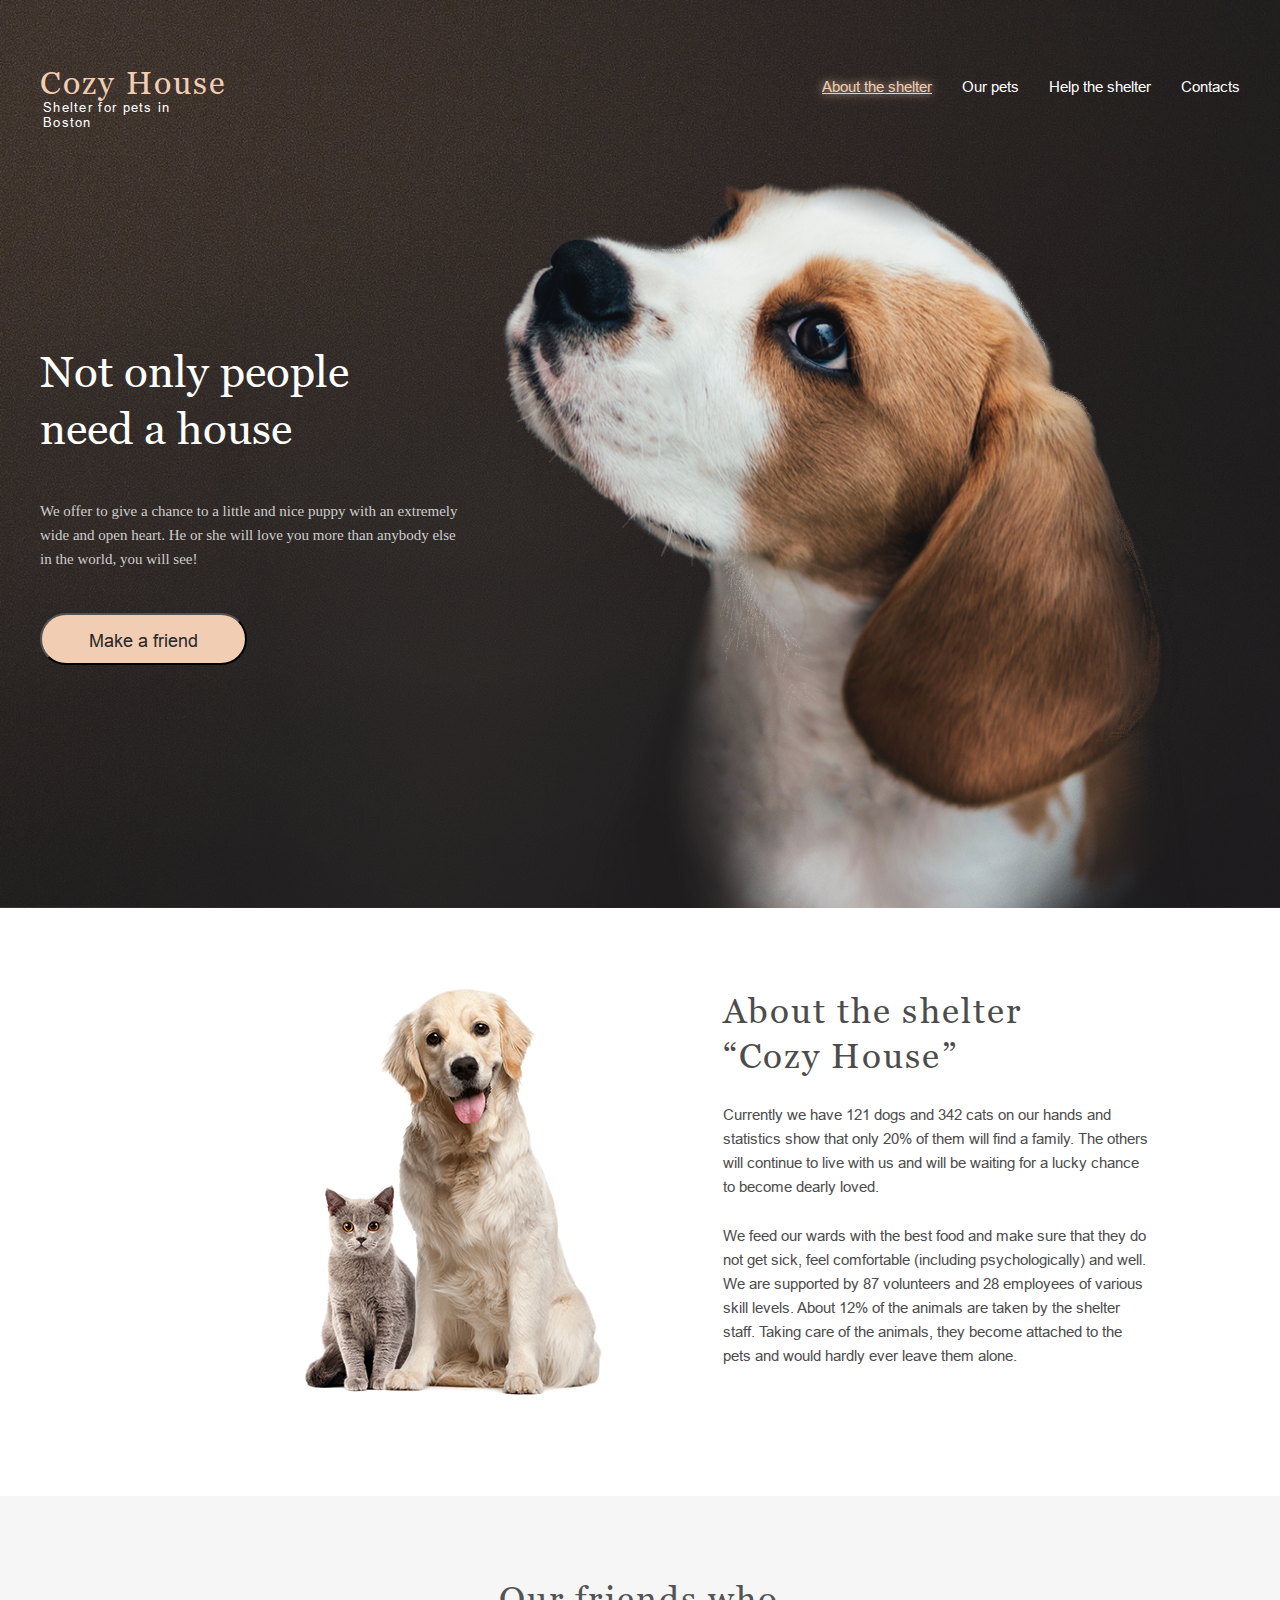
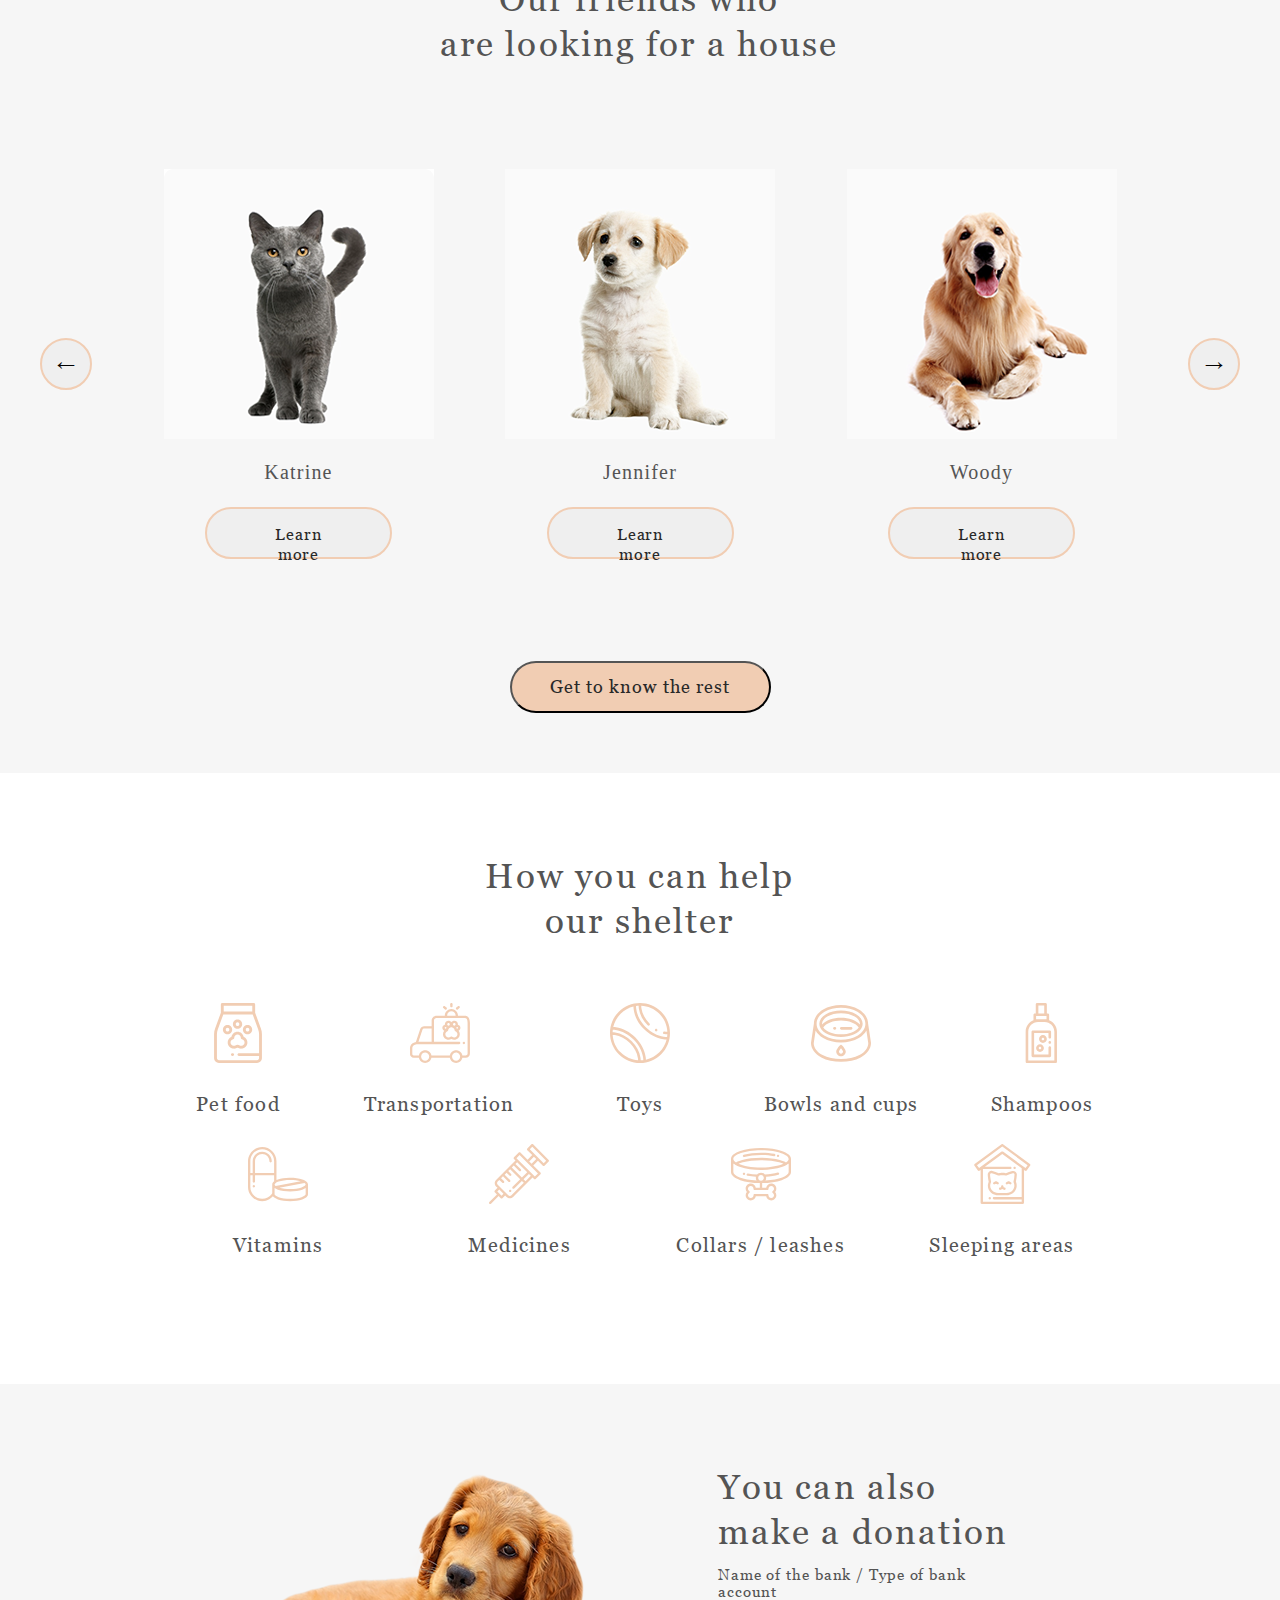
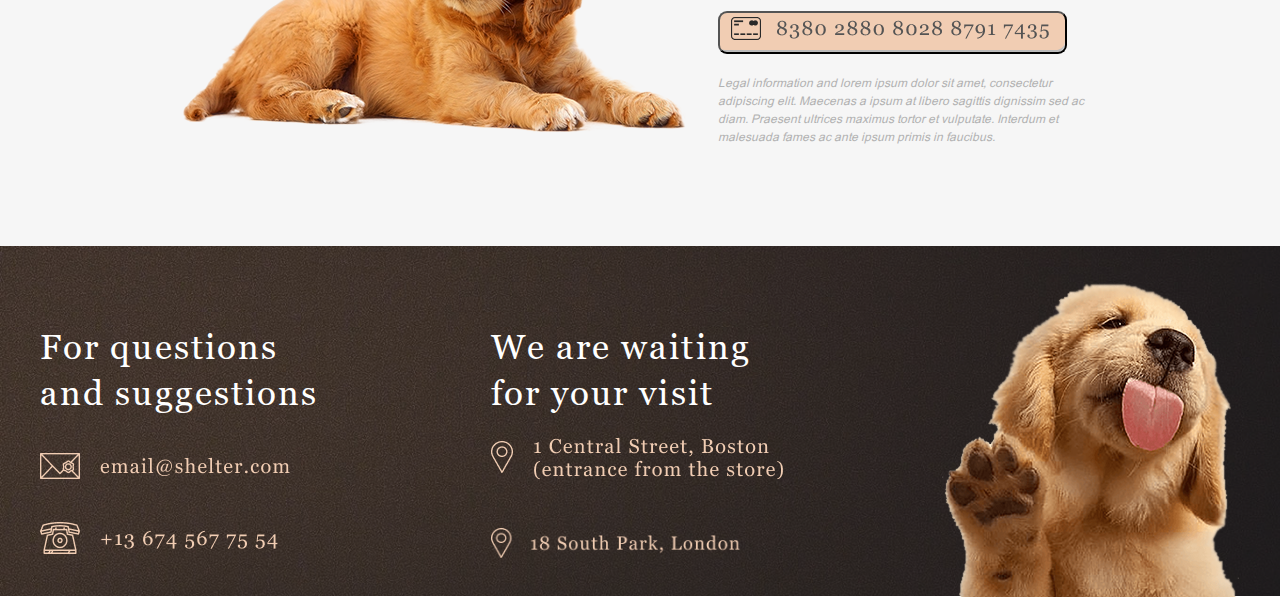
==== shelter/main/index.html @ 8ce17b57 "Merge pull request #3 from valn10/shelter" ====
<!DOCTYPE html>
<html lang="en">
<head>
    <meta charset="UTF-8">
    <meta http-equiv="X-UA-Compatible" content="IE=edge">
    <meta name="viewport" content="width=device-width, initial-scale=1.0">
    <title>Shelter</title>
    <link rel="stylesheet" href="style.css">
    <link rel="icon" href="../assets/icons/icon.jpg">
</head>
<body>
        <header class="header">
            <div class="header_logo">
                <h1 class="logo_title">Cozy House</h1>
                <h2 class="logo_text">Shelter for pets in Boston</h2>
            </div>
            <nav class="header_menu">
                <ul class="header_list">
                    <li><a href="" class="menu_link about">About the shelter</a></li>
                    <li><a href="../pets/index.html" class="menu_link">Our pets</a></li>
                    <li><a href="#help_link" class="menu_link">Help the shelter</a></li>
                    <li><a href="#contacts" class="menu_link">Contacts</a></li>
                </ul>
            </nav>
            <div class="header_burger">
                <span></span>
            </div>
        </header>
        <main class="main">
            <section class="start">
                <div class="start_info">
                    <h2 class="start_title">Not only people</br>need a house</h2>
                    <h3 class="start_text">
                        We offer to give a chance to a little and nice puppy with an extremely </br> wide and open heart. He or she will love you more than anybody else </br> in the world, you will see!
                    </h3>
                    <button class="start_button"><a href="#friends" style="text-decoration: none; color: #292929;">Make a friend</a></button>
                </div>
                <div class="start_image">
                    <img src="../assets/images/Start_screen_puppy.png" alt="puppy" class="start_image_puppy">
                </div>
            </section>
            <section class="about">
                <div class="about_content">
                    <div class="about_image">
                        <img src="../assets/images/about_img.png" alt="pets" class="about_section">
                    </div>
                    <div class="about_info">
                        <h2 class="about_title">About the shelter “Cozy House”</h2>
                        <h3 class="about_text_1">
                            Currently we have 121 dogs and 342 cats on our hands and statistics show that only 20% of them will find a family. The others will continue to live with us and will be waiting for a lucky chance to become dearly loved.
                        </h>
                        <h3 class="about_text_2">
                            We feed our wards with the best food and make sure that they do not get sick, feel comfortable (including psychologically) and well. We are supported by 87 volunteers and 28 employees of various skill levels. About 12% of the animals are taken by the shelter staff. Taking care of the animals, they become attached to the pets and would hardly ever leave them alone.
                        </h3>
                    </div>
                </div>
            </section>
            <section class="pets">
                <div class="pets_content">
                    <div class="pets_title"><a name="friends" style="text-decoration: none;">Our friends who</br>are looking for a house</a></div>
                    <div class="pet_scroll">
                        <button class="scroll">&larr;</button>
                        <div class="card">
                            <img src="../assets/images/pet-katrine.png" alt="pet" class="pet">
                            <h3 class="pet_name">Katrine</h3>
                            <button class="pt_btn">Learn more</button>
                        </div>
                        <div class="card">
                            <img src="../assets/images/pet-jennifer.png" alt="pet" class="pet">
                            <h3 class="pet_name">Jennifer</h3>
                            <button class="pt_btn">Learn more</button>
                        </div>
                        <div class="card">
                            <img src="../assets/images/pet-woody.png" alt="pet" class="pet">
                            <h3 class="pet_name">Woody</h3>
                            <button class="pt_btn">Learn more</button>
                        </div>
                        <button class="scroll">&rarr;</button>
                    </div>
                    <button class="pets_btn"><a href="../pets/index.html #our_pets" style="text-decoration: none; color: #292929;">Get to know the rest</a></button>
                </div>
            </section>
            <section class="help">
                <div class="help_content">
                    <h2 class="help_title"><a name="help_link">How you can help</br>our shelter</a></h2>
                    <div class="help_list">
                        <div class="help_icon">
                            <img src="../assets/icons/icon-pet-food.svg" alt="pet stuff" class="h_icon">
                            <h3 class="help_name">Pet food</h3>
                        </div>
                        <div class="help_icon">
                            <img src="../assets/icons/icon-transportation.svg" alt="pet stuff" class="h_icon">
                            <h3 class="help_name">Transportation</h3>
                        </div>
                        <div class="help_icon">
                            <img src="../assets/icons/icon-toys.svg" alt="pet stuff" class="h_icon">
                            <h3 class="help_name">Toys</h3>
                        </div>
                        <div class="help_icon">
                            <img src="../assets/icons/icon-bowls-and-cups.svg" alt="pet stuff" class="h_icon">
                            <h3 class="help_name">Bowls and cups</h3>
                        </div>
                        <div class="help_icon">
                            <img src="../assets/icons/icon-shampoos.svg" alt="pet stuff" class="h_icon">
                            <h3 class="help_name">Shampoos</h3>
                        </div>
                        <div class="help_icon">
                            <img src="../assets/icons/icon-vitamins.svg" alt="pet stuff" class="h_icon">
                            <h3 class="help_name">Vitamins</h3>
                        </div>
                        <div class="help_icon">
                            <img src="../assets/icons/icon-medicines.svg" alt="pet stuff" class="h_icon">
                            <h3 class="help_name">Medicines</h3>
                        </div>
                        <div class="help_icon">
                            <img src="../assets/icons/icon-collars-leashes.svg" alt="pet stuff" class="h_icon">
                            <h3 class="help_name">Collars / leashes</h3>
                        </div>
                        <div class="help_icon">
                            <img src="../assets/icons/icon-sleeping-area.svg" alt="pet stuff" class="h_icon">
                            <h3 class="help_name">Sleeping areas</h3>
                        </div>
                    </div>
                </div>
            </section>
            <section class="donation">
                <div class="donat_content">
                    <div class="don_image">
                        <img src="../assets/images/donat_dog.png" alt="dog" class="donat_dog">
                    </div>
                    <div class="donat_check">
                        <h2 class="donat_title">You can also make a donation</h2>
                        <h3 class="donat_text">Name of the bank / Type of bank account</h3>
                        <a href="https://egida.by/"><button class="donat_card"></button></a>
                        <h4 class="donat_info">Legal information and lorem ipsum dolor sit amet, consectetur adipiscing elit. Maecenas a ipsum at libero sagittis dignissim sed ac diam. Praesent ultrices maximus tortor et vulputate. Interdum et malesuada fames ac ante ipsum primis in faucibus.</h4>
                    </div>
                </div>
            </section>
        </main>
        <footer class="footer">
            <div class="footer_content">
                <div class="footer_info">
                    <h2 class="footer_title"><a name="contacts">For questions and suggestions</a></h2>
                    <a href="mailto:coldmail@hotmail.com"><img src="../assets/icons/Mail.png" alt="mail" class="mail"></a>
                    <a href="tel:+375255423292"><img src="../assets/icons/Phone.png" alt="phone" class="phone"></a>
                </div>
                <div class="footer_info">
                    <h2 class="footer_title">We are waiting for your visit</h2>
                    <a href="https://goo.gl/maps/3gsjQSCiPXo44Vy88"><img src="../assets/icons/Boston.png" alt="Boston" class="boston"></a>
                    <a href="https://goo.gl/maps/gmVVbn5AzzRm7Tsu6"></a><img src="../assets/icons/London.png" alt="London" class="london">
                </div>
                <div class="footer_img"><img src="../assets/images/footer_puppy.png" alt="puppy"></div>

            </div>
        </footer>
</body>
</html>
---- shelter/main/style.css ----
@font-face {
    font-family: 'Arial';
    src: url(../assets/fonts/arial/arial-regular.ttf);
    font-style: regular;
    font-weight: 400;
}
@font-face {
    font-family: 'Georgia';
    src: url(../assets/fonts/georgia/georgia-regular.ttf);
    font-style: regular;
    font-weight: 400;
}
* {
    margin: 0;
    padding: 0;
  }
html {
    scroll-behavior: smooth;
    /* background-color: black; */
}
body {
    position: relative;
    width: 1280px;
    height: 3796px;
    display: flex;
    flex-direction: column;
    margin: 0 auto;
}
/* ----------------header----------------- */
.header {
    position: absolute;
    width: 1200px;
    top: 60px;
    left: 40px;
    display: flex;
    justify-content: space-between;
    align-items: center;
    height: 60px;
}
.header_logo {
    display: inline-flex;
    flex-direction: column;
    align-items: center;

}
.logo_title {
    width: 186px;
    height: 35px;
    font-family: 'Georgia';
    font-style: normal;
    font-weight: 400;
    font-size: 32px;
    line-height: 110%;
    letter-spacing: 0.06em;
    color: #F1CDB3;
    /* для хувера */
    transition: 1s;
    text-align: center;
}
.logo_title:hover{
    cursor: pointer;
    transform: scale(1.2);
}
.logo_text {
    width: 180px;
    height: 15px;
    left: 4px;
    font-family: 'Arial';
    font-style: normal;
    font-weight: 400;
    font-size: 13px;
    line-height: 15px;
    letter-spacing: 0.1em;
    color: #FFFFFF;
    
}
.header_menu {
    justify-content: center;
    height: 30px; 

}
.header_list {
    display: inline-flex;
    flex-direction: row;
    justify-content: space-around; 
    list-style: none;
    height: 30px;
}
.menu_link {
    font-family: 'Arial';
    font-style: normal;
    font-weight: 400;
    font-size: 15px;
    line-height: 160%;
    margin-left: 2em;
    text-decoration: none;
    color: #FFFFFF;
    /* для хувера */
    transition: 0.5s;
    text-align: center;
}
.menu_link.about{
    text-decoration: underline;
    color: #F1CDB3;
    /* эффект свечения кнопки меню */
    text-shadow: #F1CDB3  0 0 10px;
}
.menu_link:hover {
    cursor: pointer;
    text-decoration: underline;
    color: #F1CDB3;
    font-size: larger;
}

.header_burger {
    display: none;
}
/* ----------------main----------------- */
.start {
    padding: 180px 40px 0 40px;
    display: flex;
    flex-direction: row;
    align-content: center;
    height: 728px;
    background-image: url(..//assets/main_layout.png);
    background-repeat: no-repeat;
    background-size: cover;
}
.start_info {
    display:flex;
    flex-direction: column;
    justify-content: space-between;
    align-content: flex-end;
    padding-top: 163px;
    width: 460px;
    height: 322px;
}
.start_title {
    font-family: 'Georgia';
    font-style: normal;
    font-weight: 400;
    font-size: 44px;
    line-height: 130%;
    display: flex;
    align-items: center;
    color: #FFFFFF;
}
.start_text {
    font-style: 'Arial';
    font-style: normal;
    font-weight: 400;
    font-size: 15px;
    line-height: 24px;
    height: 72px;
    color: #CDCDCD;
}
.start_button {
    padding: 15px 45px;
    width: 207px;
    height: 52px;
    background: #F1CDB3;
    border-radius: 100px;
    font-style: 'Georgia';
    font-size: 18px;
}
/* ----------------about----------------- */
.about {
    height: 588px;
    display: flex;
    justify-content: center;
}
.about_content {
    padding: 80px 40px 100px 40px;
    display: flex;
    flex-direction: row;

}
.about_image {
    height: 408px;
    width: 300px;
    padding-left: 175px;
}
.about_info {
    height: 380px;
    width: 430px;
    display: flex;
    flex-direction: column;
    padding-left: 120px;
    justify-content: space-between;

}
.about_title {
    width: 370px;
    height: 90px;
    font-family: 'Georgia';
    font-style: normal;
    font-weight: 400;
    font-size: 35px;
    line-height: 130%;
    display: flex;
    align-items: center;
    letter-spacing: 0.06em;
    color: #4C4C4C;
}
.about_text_1 {
    font-family: 'Arial';
    font-style: normal;
    font-weight: 400;
    font-size: 15px;
    line-height: 160%;
    color: #4C4C4C;
}
.about_text_2 {
    font-family: 'Arial';
    font-style: normal;
    font-weight: 400;
    font-size: 15px;
    line-height: 160%;
    display: flex;
    align-items: center;
    color: #4C4C4C;
}
/* ----------------pets----------------- */
.pets {
    width: 1280px;
    height: 877px;
    background: #F6F6F6;
}
.pets_content {
    padding: 80px 40px 100px 40px;
    height: 737px;
    display: flex;
    flex-direction: column;
    justify-content: space-between;
    align-items: center;
}
.pets_title {
    width: 400px;
    height: 90px;
    font-family: 'Georgia';
    font-style: normal;
    font-weight: 400;
    font-size: 35px;
    line-height: 130%;
    display: flex;
    align-items: center;
    text-align: center;
    letter-spacing: 0.06em;
    color: #545454;
}
.pets_btn {
    width: 261px;
    height: 52px;
    background: #F1CDB3;
    border-radius: 100px;
    font-family: 'Georgia';
    font-style: normal;
    font-weight: 400;
    font-size: 18px;
    line-height: 130%;
    letter-spacing: 0.06em;
    color: #292929;
    align-self: center;
}
.pet_scroll {
    width: 100%;
    display: flex;
    flex-direction: row;
    justify-content: space-between;
}
.card {
    width: 270px;
    height: 435px;
    display: flex;
    flex-direction: column;
    justify-content: space-evenly;
    align-items: center;
    transition: 1s;

}
.card:hover{
    cursor: pointer;
    transform: scale(1.1);
    box-shadow: #F1CDB3  0 0 10px;
}
.pet_name {
    width: 83px;
    height: 23px;
    font-style: normal;
    font-weight: 400;
    font-size: 20px;
    line-height: 23px;
    text-align: center;
    letter-spacing: 0.06em;
    color: #545454;
}
.pt_btn {
    display: flex;
    flex-direction: column;
    align-items: center;
    padding: 15px 45px;
    width: 187px;
    height: 52px;
    border: 2px solid #F1CDB3;
    box-sizing: border-box;
    border-radius: 100px;
    /* шрифт текста */
    font-family: 'Georgia';
    font-style: normal;
    font-weight: 400;
    font-size: 16px;
    line-height: 130%;
    letter-spacing: 0.06em;
    color: #292929;
    transition: 1s;
}
.pt_btn:hover {
    cursor: pointer;
    background:#F1CDB3;
}
.scroll {
    width: 52px;
    height: 52px;
    align-self: center;
    align-items: center;
    justify-items: center;
    font-size:large;
    border: 2px solid #F1CDB3;
    box-sizing: border-box;
    border-radius: 100px;
    /* для хувера */
    transition: 0.5s;
}
/* .scroll:active, */
.scroll:hover{
    cursor:grab;
    color:#F1CDB3;
    transform: scale(1.1);

}
/* ----------------help----------------- */
.help {
    height: 611px;
    background: #FFFFFF;
}
.help_content {
    padding: 80px 40px 100px 40px;
    height: 431px;
    display: flex;
    flex-direction: column;
    justify-content: space-between;
    align-items: center;
}
.help_title {
    width: 310px;
    height: 90px;
    font-family: 'Georgia';
    font-style: normal;
    font-weight: 400;
    font-size: 35px;
    line-height: 130%;
    display: flex;
    align-items: center;
    text-align: center;
    letter-spacing: 0.06em;
    color: #545454;
}
.help_list {
    width: 1026px;
    height: 281px;
    display: flex;
    flex-wrap: wrap;
    justify-content: space-evenly;

}
.help_icon {
    width: 180px;
    height: 113px;
    display: flex;
    flex-direction: column;
    justify-content: space-between;
    align-items: center;
    background: transparent;
    border-color: transparent;
    transition: 1s;
}
.help_icon:hover,
.help_icon:active,
.help_icon:focus{
    cursor:grabbing;
    transform: scale(1.2);
}

.help_name {
    font-family: 'Georgia';
    font-style: normal;
    font-weight: 400;
    font-size: 20px;
    line-height: 115%;
    align-items: center;
    text-align: center;
    letter-spacing: 0.06em;
    color: #545454;
}
/* ----------------donation----------------- */
.donation {
    height: 462px;
    background: #F6F6F6;
}
.donat_content {
    padding: 80px 182px 100px 183px;
    height: 282px;
    display: flex;
    flex-direction: row;
    justify-content: space-between;
    align-items: center;
}
.donat_check {
    height: 282px;
    display: flex;
    flex-direction: column;
    justify-content: space-between;
}
.donat_title {
    width: 300px;
    height: 90px;
    font-family: 'Georgia';
    font-style: normal;
    font-weight: 400;
    font-size: 35px;
    line-height: 130%;
    display: flex;
    align-items: center;
    letter-spacing: 0.06em;
    color: #545454;
}
.donat_text {
    width: 309px;
    height: 17px;
    font-family: 'Georgia';
    font-style: normal;
    font-weight: 400;
    font-size: 15px;
    line-height: 110%;
    display: flex;
    align-items: center;
    letter-spacing: 0.06em;
    color: #545454;
}
.donat_card {
    display: flex;
    align-items: center;
    padding: 10px 15px;
    width: 349px;
    height: 43px;
    background: url(../assets/icons/Credit_card.png);
    background-position: center;
    border-radius: 9px;
}
.donat_info {
    width: 380px;
    height: 72px;
    font-family: 'Arial';
    font-style: italic;
    font-weight: 400;
    font-size: 12px;
    line-height: 150%;
    display: flex;
    align-items: center;
    color: #B2B2B2;
}
/* ----------------footer----------------- */
.footer {
    height: 350px;
    background-image: url(..//assets/footer_layout.png);
    background-repeat: no-repeat;
    background-size: cover;
}
.footer_content {
    padding: 40px 40px 0 40px;
    height: 310px;
    display: flex;
    flex-direction: row;
    justify-content: space-between;
    align-items: center;
}
.footer_title {
    height: 90px;
    font-family: 'Georgia';
    font-style: normal;
    font-weight: 400;
    font-size: 35px;
    line-height: 130%;
    letter-spacing: 0.06em;
    color: #FFFFFF;
}
.footer_info {
    width: 280px;
    height: 234px;
    display: flex;
    flex-direction: column;
    justify-content: space-between;
}
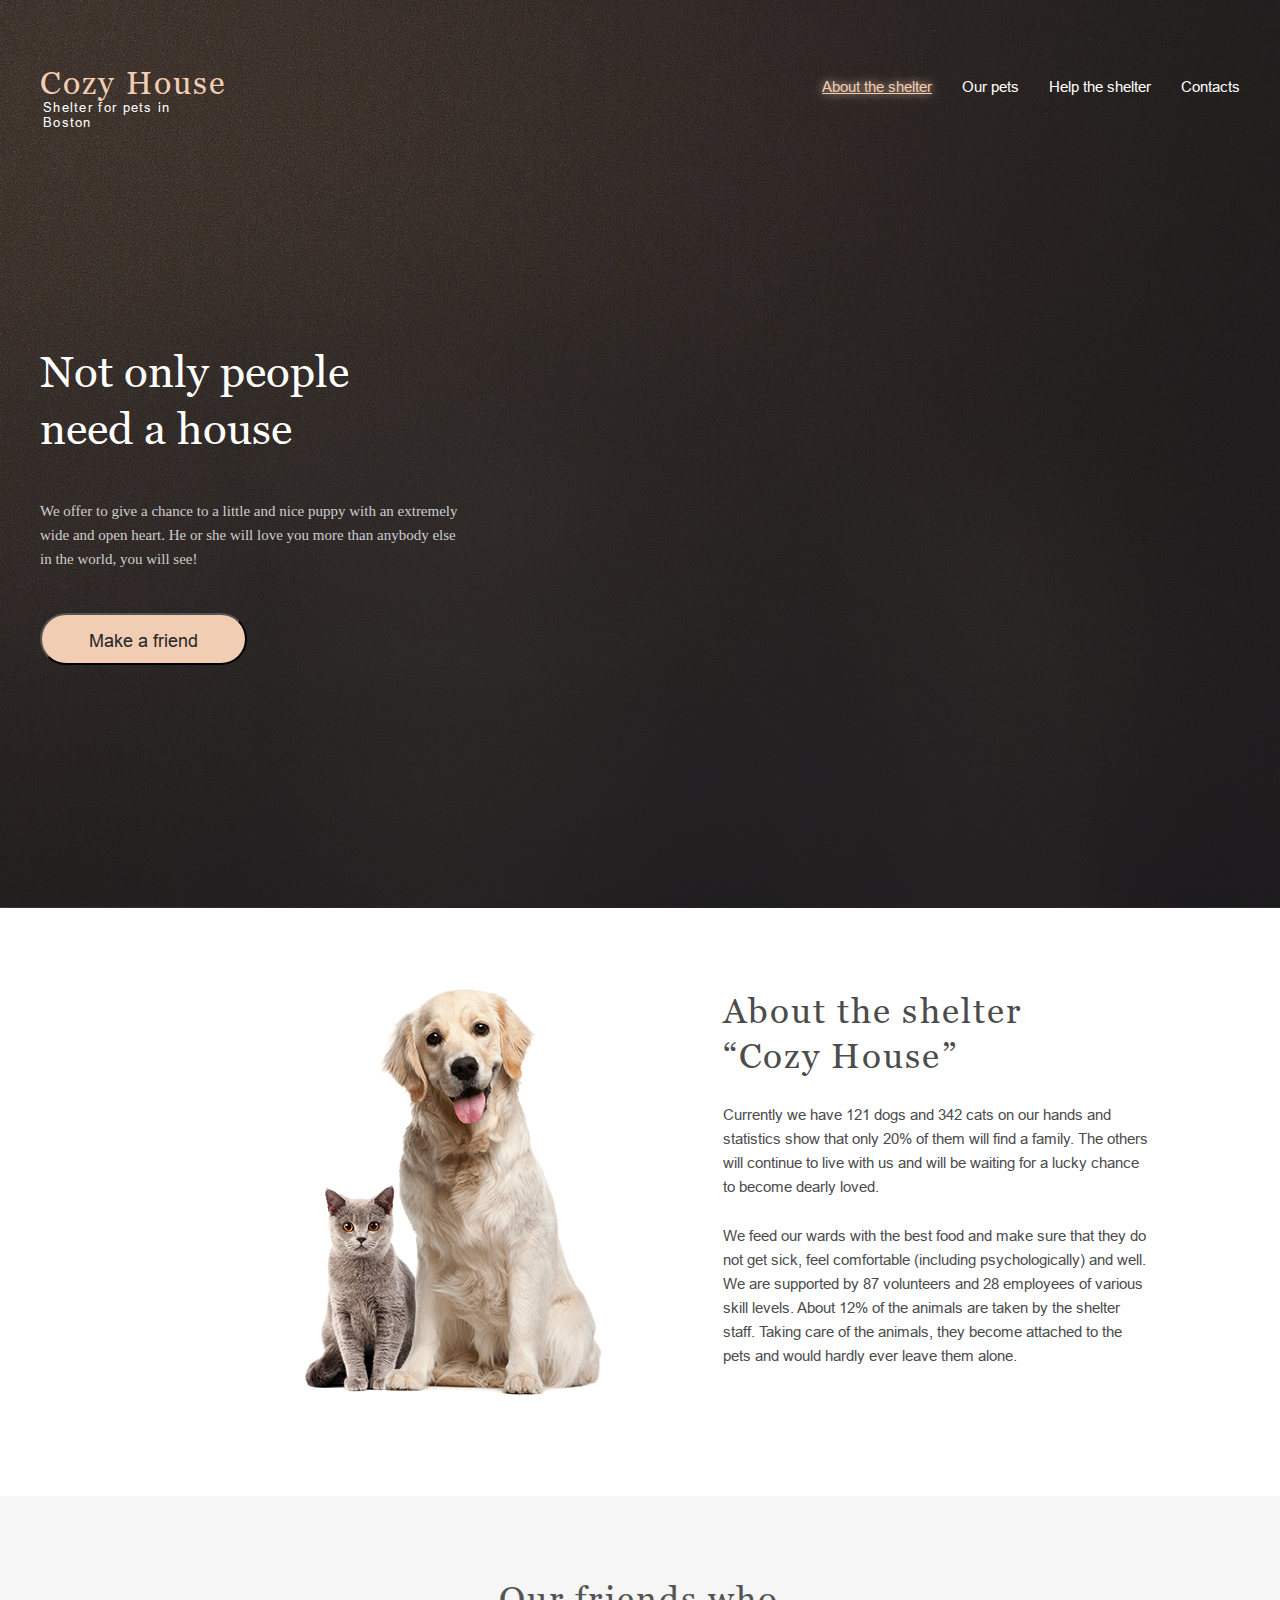
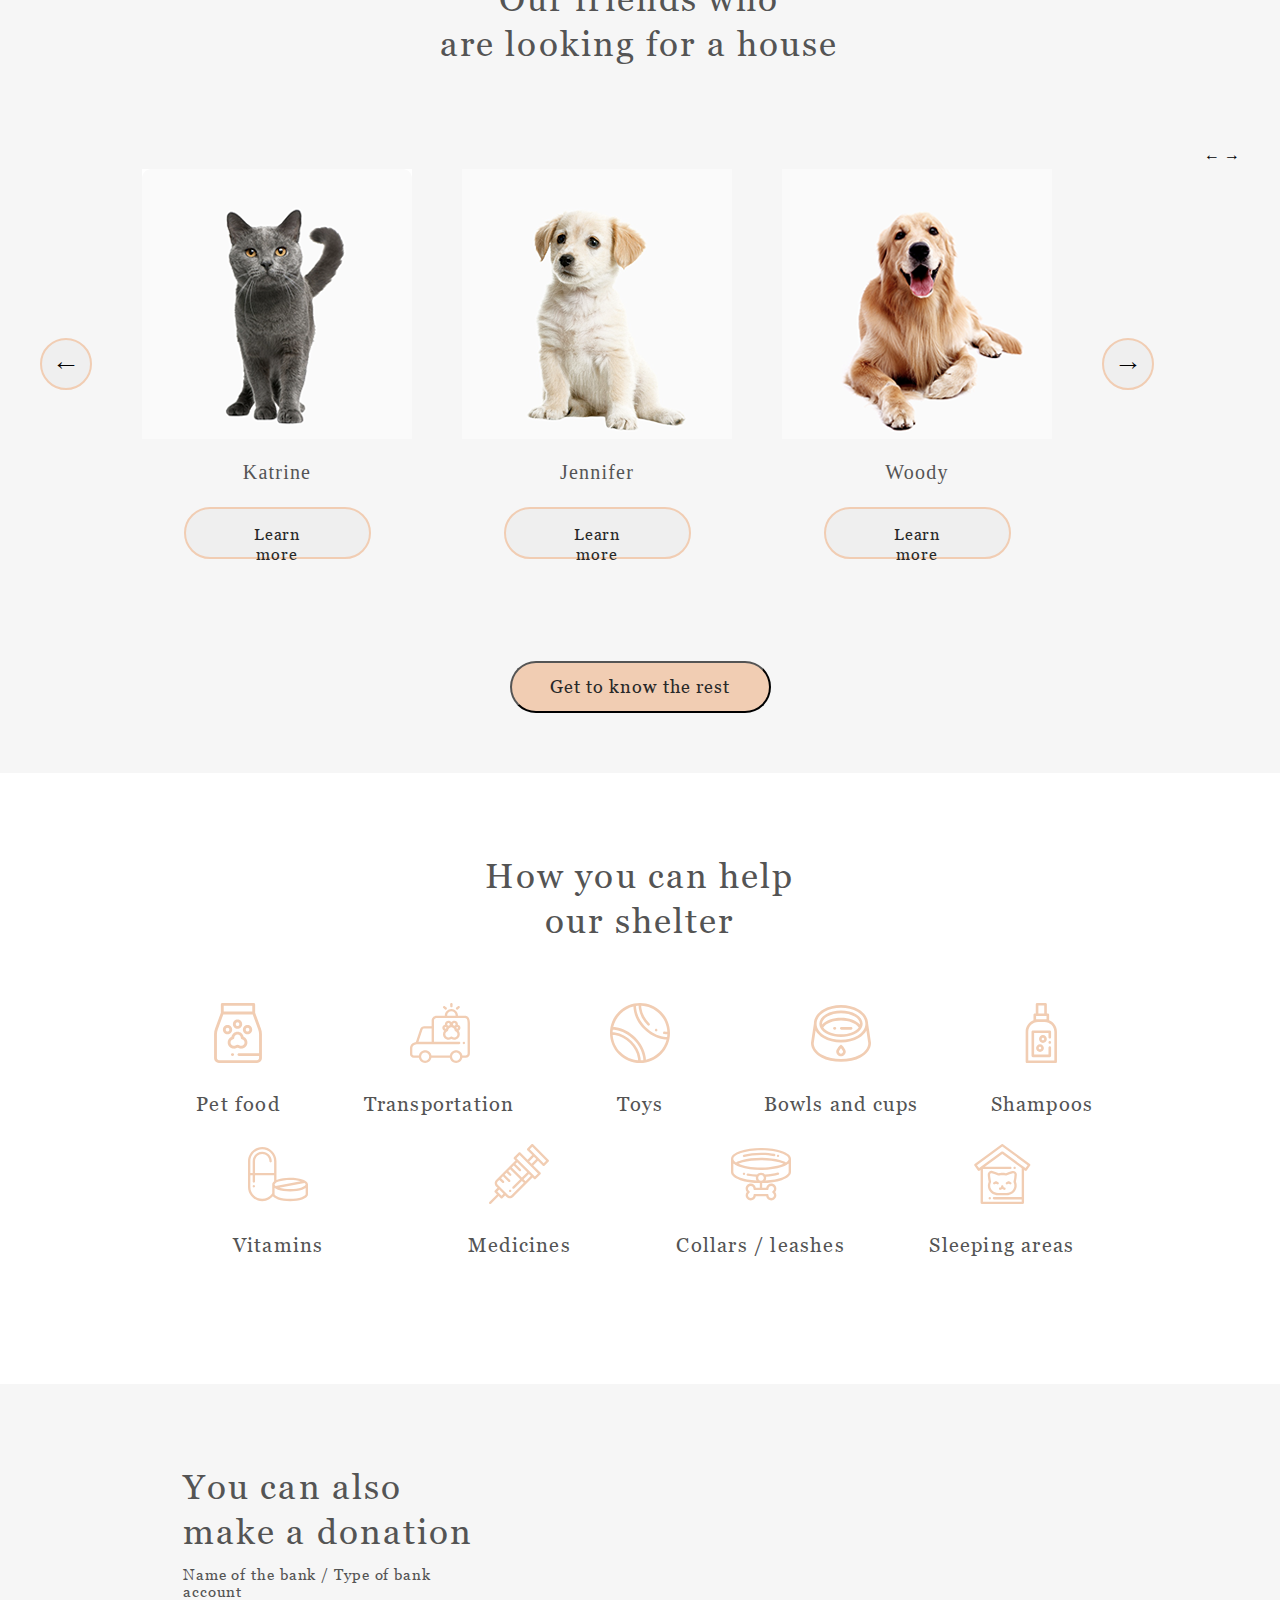
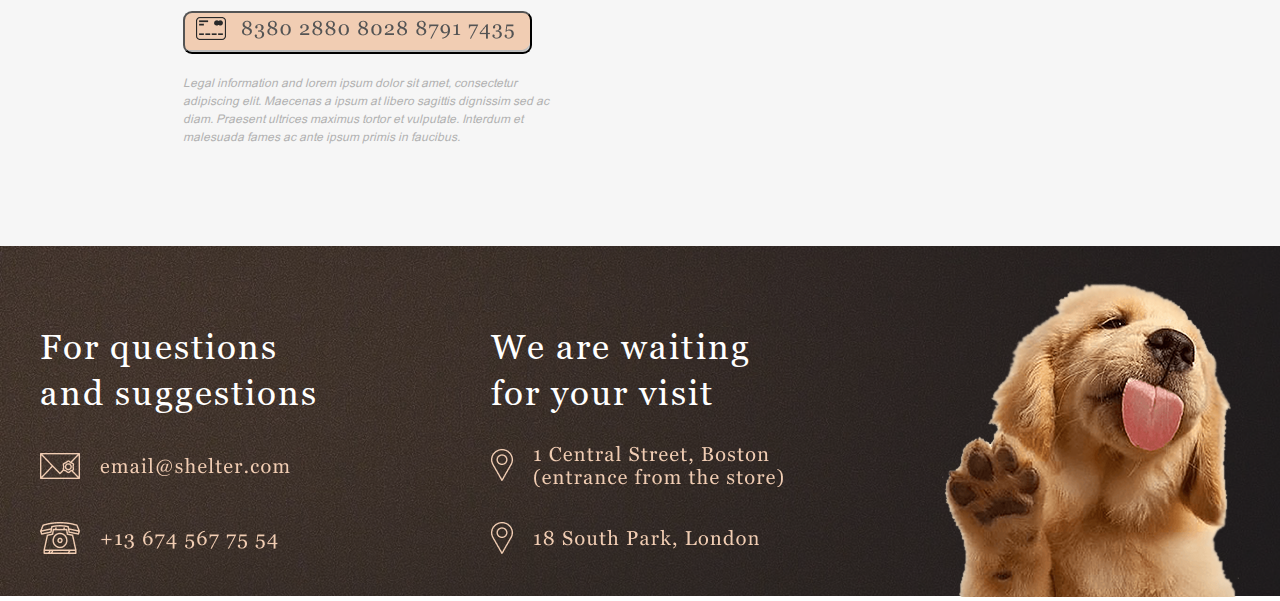
==== commit 93e5ee7e: "Merge pull request #4 from valn10/shelter" ====
--- a/shelter/main/index.html
+++ b/shelter/main/index.html
@@ -1,157 +1,176 @@
-<!DOCTYPE html>
-<html lang="en">
-<head>
-    <meta charset="UTF-8">
-    <meta http-equiv="X-UA-Compatible" content="IE=edge">
-    <meta name="viewport" content="width=device-width, initial-scale=1.0">
-    <title>Shelter</title>
-    <link rel="stylesheet" href="style.css">
-    <link rel="icon" href="../assets/icons/icon.jpg">
-</head>
-<body>
-        <header class="header">
-            <div class="header_logo">
-                <h1 class="logo_title">Cozy House</h1>
-                <h2 class="logo_text">Shelter for pets in Boston</h2>
-            </div>
-            <nav class="header_menu">
-                <ul class="header_list">
-                    <li><a href="" class="menu_link about">About the shelter</a></li>
-                    <li><a href="../pets/index.html" class="menu_link">Our pets</a></li>
-                    <li><a href="#help_link" class="menu_link">Help the shelter</a></li>
-                    <li><a href="#contacts" class="menu_link">Contacts</a></li>
-                </ul>
-            </nav>
-            <div class="header_burger">
-                <span></span>
-            </div>
-        </header>
-        <main class="main">
-            <section class="start">
-                <div class="start_info">
-                    <h2 class="start_title">Not only people</br>need a house</h2>
-                    <h3 class="start_text">
-                        We offer to give a chance to a little and nice puppy with an extremely </br> wide and open heart. He or she will love you more than anybody else </br> in the world, you will see!
-                    </h3>
-                    <button class="start_button"><a href="#friends" style="text-decoration: none; color: #292929;">Make a friend</a></button>
-                </div>
-                <div class="start_image">
-                    <img src="../assets/images/Start_screen_puppy.png" alt="puppy" class="start_image_puppy">
-                </div>
-            </section>
-            <section class="about">
-                <div class="about_content">
-                    <div class="about_image">
-                        <img src="../assets/images/about_img.png" alt="pets" class="about_section">
-                    </div>
-                    <div class="about_info">
-                        <h2 class="about_title">About the shelter “Cozy House”</h2>
-                        <h3 class="about_text_1">
-                            Currently we have 121 dogs and 342 cats on our hands and statistics show that only 20% of them will find a family. The others will continue to live with us and will be waiting for a lucky chance to become dearly loved.
-                        </h>
-                        <h3 class="about_text_2">
-                            We feed our wards with the best food and make sure that they do not get sick, feel comfortable (including psychologically) and well. We are supported by 87 volunteers and 28 employees of various skill levels. About 12% of the animals are taken by the shelter staff. Taking care of the animals, they become attached to the pets and would hardly ever leave them alone.
-                        </h3>
-                    </div>
-                </div>
-            </section>
-            <section class="pets">
-                <div class="pets_content">
-                    <div class="pets_title"><a name="friends" style="text-decoration: none;">Our friends who</br>are looking for a house</a></div>
-                    <div class="pet_scroll">
-                        <button class="scroll">&larr;</button>
-                        <div class="card">
-                            <img src="../assets/images/pet-katrine.png" alt="pet" class="pet">
-                            <h3 class="pet_name">Katrine</h3>
-                            <button class="pt_btn">Learn more</button>
-                        </div>
-                        <div class="card">
-                            <img src="../assets/images/pet-jennifer.png" alt="pet" class="pet">
-                            <h3 class="pet_name">Jennifer</h3>
-                            <button class="pt_btn">Learn more</button>
-                        </div>
-                        <div class="card">
-                            <img src="../assets/images/pet-woody.png" alt="pet" class="pet">
-                            <h3 class="pet_name">Woody</h3>
-                            <button class="pt_btn">Learn more</button>
-                        </div>
-                        <button class="scroll">&rarr;</button>
-                    </div>
-                    <button class="pets_btn"><a href="../pets/index.html #our_pets" style="text-decoration: none; color: #292929;">Get to know the rest</a></button>
-                </div>
-            </section>
-            <section class="help">
-                <div class="help_content">
-                    <h2 class="help_title"><a name="help_link">How you can help</br>our shelter</a></h2>
-                    <div class="help_list">
-                        <div class="help_icon">
-                            <img src="../assets/icons/icon-pet-food.svg" alt="pet stuff" class="h_icon">
-                            <h3 class="help_name">Pet food</h3>
-                        </div>
-                        <div class="help_icon">
-                            <img src="../assets/icons/icon-transportation.svg" alt="pet stuff" class="h_icon">
-                            <h3 class="help_name">Transportation</h3>
-                        </div>
-                        <div class="help_icon">
-                            <img src="../assets/icons/icon-toys.svg" alt="pet stuff" class="h_icon">
-                            <h3 class="help_name">Toys</h3>
-                        </div>
-                        <div class="help_icon">
-                            <img src="../assets/icons/icon-bowls-and-cups.svg" alt="pet stuff" class="h_icon">
-                            <h3 class="help_name">Bowls and cups</h3>
-                        </div>
-                        <div class="help_icon">
-                            <img src="../assets/icons/icon-shampoos.svg" alt="pet stuff" class="h_icon">
-                            <h3 class="help_name">Shampoos</h3>
-                        </div>
-                        <div class="help_icon">
-                            <img src="../assets/icons/icon-vitamins.svg" alt="pet stuff" class="h_icon">
-                            <h3 class="help_name">Vitamins</h3>
-                        </div>
-                        <div class="help_icon">
-                            <img src="../assets/icons/icon-medicines.svg" alt="pet stuff" class="h_icon">
-                            <h3 class="help_name">Medicines</h3>
-                        </div>
-                        <div class="help_icon">
-                            <img src="../assets/icons/icon-collars-leashes.svg" alt="pet stuff" class="h_icon">
-                            <h3 class="help_name">Collars / leashes</h3>
-                        </div>
-                        <div class="help_icon">
-                            <img src="../assets/icons/icon-sleeping-area.svg" alt="pet stuff" class="h_icon">
-                            <h3 class="help_name">Sleeping areas</h3>
-                        </div>
-                    </div>
-                </div>
-            </section>
-            <section class="donation">
-                <div class="donat_content">
-                    <div class="don_image">
-                        <img src="../assets/images/donat_dog.png" alt="dog" class="donat_dog">
-                    </div>
-                    <div class="donat_check">
-                        <h2 class="donat_title">You can also make a donation</h2>
-                        <h3 class="donat_text">Name of the bank / Type of bank account</h3>
-                        <a href="https://egida.by/"><button class="donat_card"></button></a>
-                        <h4 class="donat_info">Legal information and lorem ipsum dolor sit amet, consectetur adipiscing elit. Maecenas a ipsum at libero sagittis dignissim sed ac diam. Praesent ultrices maximus tortor et vulputate. Interdum et malesuada fames ac ante ipsum primis in faucibus.</h4>
-                    </div>
-                </div>
-            </section>
-        </main>
-        <footer class="footer">
-            <div class="footer_content">
-                <div class="footer_info">
-                    <h2 class="footer_title"><a name="contacts">For questions and suggestions</a></h2>
-                    <a href="mailto:coldmail@hotmail.com"><img src="../assets/icons/Mail.png" alt="mail" class="mail"></a>
-                    <a href="tel:+375255423292"><img src="../assets/icons/Phone.png" alt="phone" class="phone"></a>
-                </div>
-                <div class="footer_info">
-                    <h2 class="footer_title">We are waiting for your visit</h2>
-                    <a href="https://goo.gl/maps/3gsjQSCiPXo44Vy88"><img src="../assets/icons/Boston.png" alt="Boston" class="boston"></a>
-                    <a href="https://goo.gl/maps/gmVVbn5AzzRm7Tsu6"></a><img src="../assets/icons/London.png" alt="London" class="london">
-                </div>
-                <div class="footer_img"><img src="../assets/images/footer_puppy.png" alt="puppy"></div>
-
-            </div>
-        </footer>
-</body>
+<!DOCTYPE html>
+<html lang="en">
+<head>
+    <meta charset="UTF-8">
+    <meta http-equiv="X-UA-Compatible" content="IE=edge">
+    <meta name="viewport" content="width=device-width, initial-scale=1.0">
+    <title>Shelter</title>
+    <link rel="stylesheet" href="style.css">
+    <link rel="icon" href="../assets/icons/icon.jpg">
+</head>
+<body>
+        <header class="header">
+            <div class="header_logo">
+                <h1 class="logo_title">Cozy House</h1>
+                <h2 class="logo_text">Shelter for pets in Boston</h2>
+            </div>
+            <nav class="header_menu">
+                <ul class="header_list">
+                    <li><a href="" class="menu_link about">About the shelter</a></li>
+                    <li><a href="../pets/index.html" class="menu_link">Our pets</a></li>
+                    <li><a href="#help_link" class="menu_link">Help the shelter</a></li>
+                    <li><a href="#contacts" class="menu_link">Contacts</a></li>
+                </ul>
+            </nav>
+            <div class="header_burger">
+                <input id="menu_toggle" type="checkbox">
+                <label class="menu_btn" for="menu_toggle">
+                    <span></span>
+                </label>
+                <div class="menu_box">
+                <div class="burger_logo">
+                    <h1 class="logo_title">Cozy House</h1>
+                    <h2 class="logo_text">Shelter for pets in Boston</h2>
+                </div>
+                <ul class="menu_list">
+                    <li><a href="#" class="menu_line about">About the shelter</a></li>
+                    <li><a href="../pets/index.html" class="menu_line">Our pets</a></li>
+                    <li><a href="#help_link" class="menu_line">Help the shelter</a></li>
+                    <li><a href="#contacts" class="menu_line">Contacts</a></li>
+                </ul>
+                </div>
+            </div>
+        </header>
+        <main class="main">
+            <section class="start">
+                <div class="start_content">
+                    <div class="start_info">
+                        <h2 class="start_title">Not only people</br>need a house</h2>
+                        <h3 class="start_text">
+                        We offer to give a chance to a little and nice puppy with an extremely</br>wide and open heart. He or she will love you more than anybody else</br>in the world, you will see!
+                        </h3>
+                        <button class="start_button"><a href="#friends" style="text-decoration: none; color: #292929;">Make a friend</a></button>
+                    </div>
+                    <div class="start_image">
+                        <!-- <img src="../assets/images/Start_screen_puppy.png" alt="puppy" class="start_image_puppy"> -->
+                    </div>
+                </div>
+            </section>
+            <section class="about">
+                <div class="about_content">
+                    <div class="about_image">
+                        <img src="../assets/images/about_img.png" alt="pets" class="about_section">
+                    </div>
+                    <div class="about_info">
+                        <h2 class="about_title">About the shelter “Cozy House”</h2>
+                        <h3 class="about_text_1">
+                            Currently we have 121 dogs and 342 cats on our hands and statistics show that only 20% of them will find a family. The others will continue to live with us and will be waiting for a lucky chance to become dearly loved.
+                        </h>
+                        <h3 class="about_text_2">
+                            We feed our wards with the best food and make sure that they do not get sick, feel comfortable (including psychologically) and well. We are supported by 87 volunteers and 28 employees of various skill levels. About 12% of the animals are taken by the shelter staff. Taking care of the animals, they become attached to the pets and would hardly ever leave them alone.
+                        </h3>
+                    </div>
+                </div>
+            </section>
+            <section class="pets">
+                <div class="pets_content">
+                    <div class="pets_title"><a name="friends" style="text-decoration: none;">Our friends who</br>are looking for a house</a></div>
+                    <div class="pet_scroll">
+                        <button class="scroll">&larr;</button>
+                        <div class="card n1">
+                            <img src="../assets/images/pet-katrine.png" alt="pet" class="pet">
+                            <h3 class="pet_name">Katrine</h3>
+                            <button class="pt_btn">Learn more</button>
+                        </div>
+                        <div class="card n2">
+                            <img src="../assets/images/pet-jennifer.png" alt="pet" class="pet">
+                            <h3 class="pet_name">Jennifer</h3>
+                            <button class="pt_btn">Learn more</button>
+                        </div>
+                        <div class="card n3">
+                            <img src="../assets/images/pet-woody.png" alt="pet" class="pet">
+                            <h3 class="pet_name">Woody</h3>
+                            <button class="pt_btn">Learn more</button>
+                        </div>
+                        <button class="scroll">&rarr;</button>
+                        <span class="btn_320">
+                            <span class="btn_btn">&larr;</span>
+                            <span class="btn_btn">&rarr;</span>
+                        </span>
+                    </div>
+                    <button class="pets_btn"><a href="../pets/index.html #our_pets" style="text-decoration: none; color: #292929;">Get to know the rest</a></button>
+                </div>
+            </section>
+            <section class="help">
+                <div class="help_content">
+                    <h2 class="help_title"><a name="help_link">How you can help</br>our shelter</a></h2>
+                    <div class="help_list">
+                        <div class="help_icon">
+                            <img src="../assets/icons/icon-pet-food.svg" alt="pet stuff" class="h_icon">
+                            <h3 class="help_name">Pet food</h3>
+                        </div>
+                        <div class="help_icon">
+                            <img src="../assets/icons/icon-transportation.svg" alt="pet stuff" class="h_icon">
+                            <h3 class="help_name">Transportation</h3>
+                        </div>
+                        <div class="help_icon">
+                            <img src="../assets/icons/icon-toys.svg" alt="pet stuff" class="h_icon">
+                            <h3 class="help_name">Toys</h3>
+                        </div>
+                        <div class="help_icon">
+                            <img src="../assets/icons/icon-bowls-and-cups.svg" alt="pet stuff" class="h_icon">
+                            <h3 class="help_name">Bowls and cups</h3>
+                        </div>
+                        <div class="help_icon">
+                            <img src="../assets/icons/icon-shampoos.svg" alt="pet stuff" class="h_icon">
+                            <h3 class="help_name">Shampoos</h3>
+                        </div>
+                        <div class="help_icon">
+                            <img src="../assets/icons/icon-vitamins.svg" alt="pet stuff" class="h_icon">
+                            <h3 class="help_name">Vitamins</h3>
+                        </div>
+                        <div class="help_icon">
+                            <img src="../assets/icons/icon-medicines.svg" alt="pet stuff" class="h_icon">
+                            <h3 class="help_name">Medicines</h3>
+                        </div>
+                        <div class="help_icon">
+                            <img src="../assets/icons/icon-collars-leashes.svg" alt="pet stuff" class="h_icon">
+                            <h3 class="help_name">Collars / leashes</h3>
+                        </div>
+                        <div class="help_icon">
+                            <img src="../assets/icons/icon-sleeping-area.svg" alt="pet stuff" class="h_icon">
+                            <h3 class="help_name">Sleeping areas</h3>
+                        </div>
+                    </div>
+                </div>
+            </section>
+            <section class="donation">
+                <div class="donat_content">
+                    <div class="donat_check">
+                        <h2 class="donat_title">You can also make a donation</h2>
+                        <h3 class="donat_text">Name of the bank / Type of bank account</h3>
+                        <a href="https://egida.by/"><button class="donat_card"></button></a>
+                        <h4 class="donat_info">Legal information and lorem ipsum dolor sit amet, consectetur adipiscing elit. Maecenas a ipsum at libero sagittis dignissim sed ac diam. Praesent ultrices maximus tortor et vulputate. Interdum et malesuada fames ac ante ipsum primis in faucibus.</h4>
+                    </div>
+                    <div class="don_image"></div>
+                </div>
+            </section>
+        </main>
+        <footer class="footer">
+            <div class="footer_content">
+                <div class="footer_info">
+                    <h2 class="footer_title"><a name="contacts">For questions and suggestions</a></h2>
+                    <a href="mailto:coldmail@hotmail.com"><img src="../assets/icons/Mail.png" alt="mail" class="mail"></a>
+                    <a href="tel:+375255423292"><img src="../assets/icons/Phone.png" alt="phone" class="phone"></a>
+                </div>
+                <div class="footer_info">
+                    <h2 class="footer_title">We are waiting for your visit</h2>
+                    <a href="https://goo.gl/maps/3gsjQSCiPXo44Vy88"><img src="../assets/icons/Boston.png" alt="Boston" class="boston"></a>
+                    <a href="https://goo.gl/maps/gmVVbn5AzzRm7Tsu6"><img src="../assets/icons/London.png" alt="London" class="london"></a>
+                </div>
+                <div class="footer_img"><img src="../assets/images/footer_puppy.png" alt="puppy"></div>
+
+            </div>
+        </footer>
+</body>
 </html>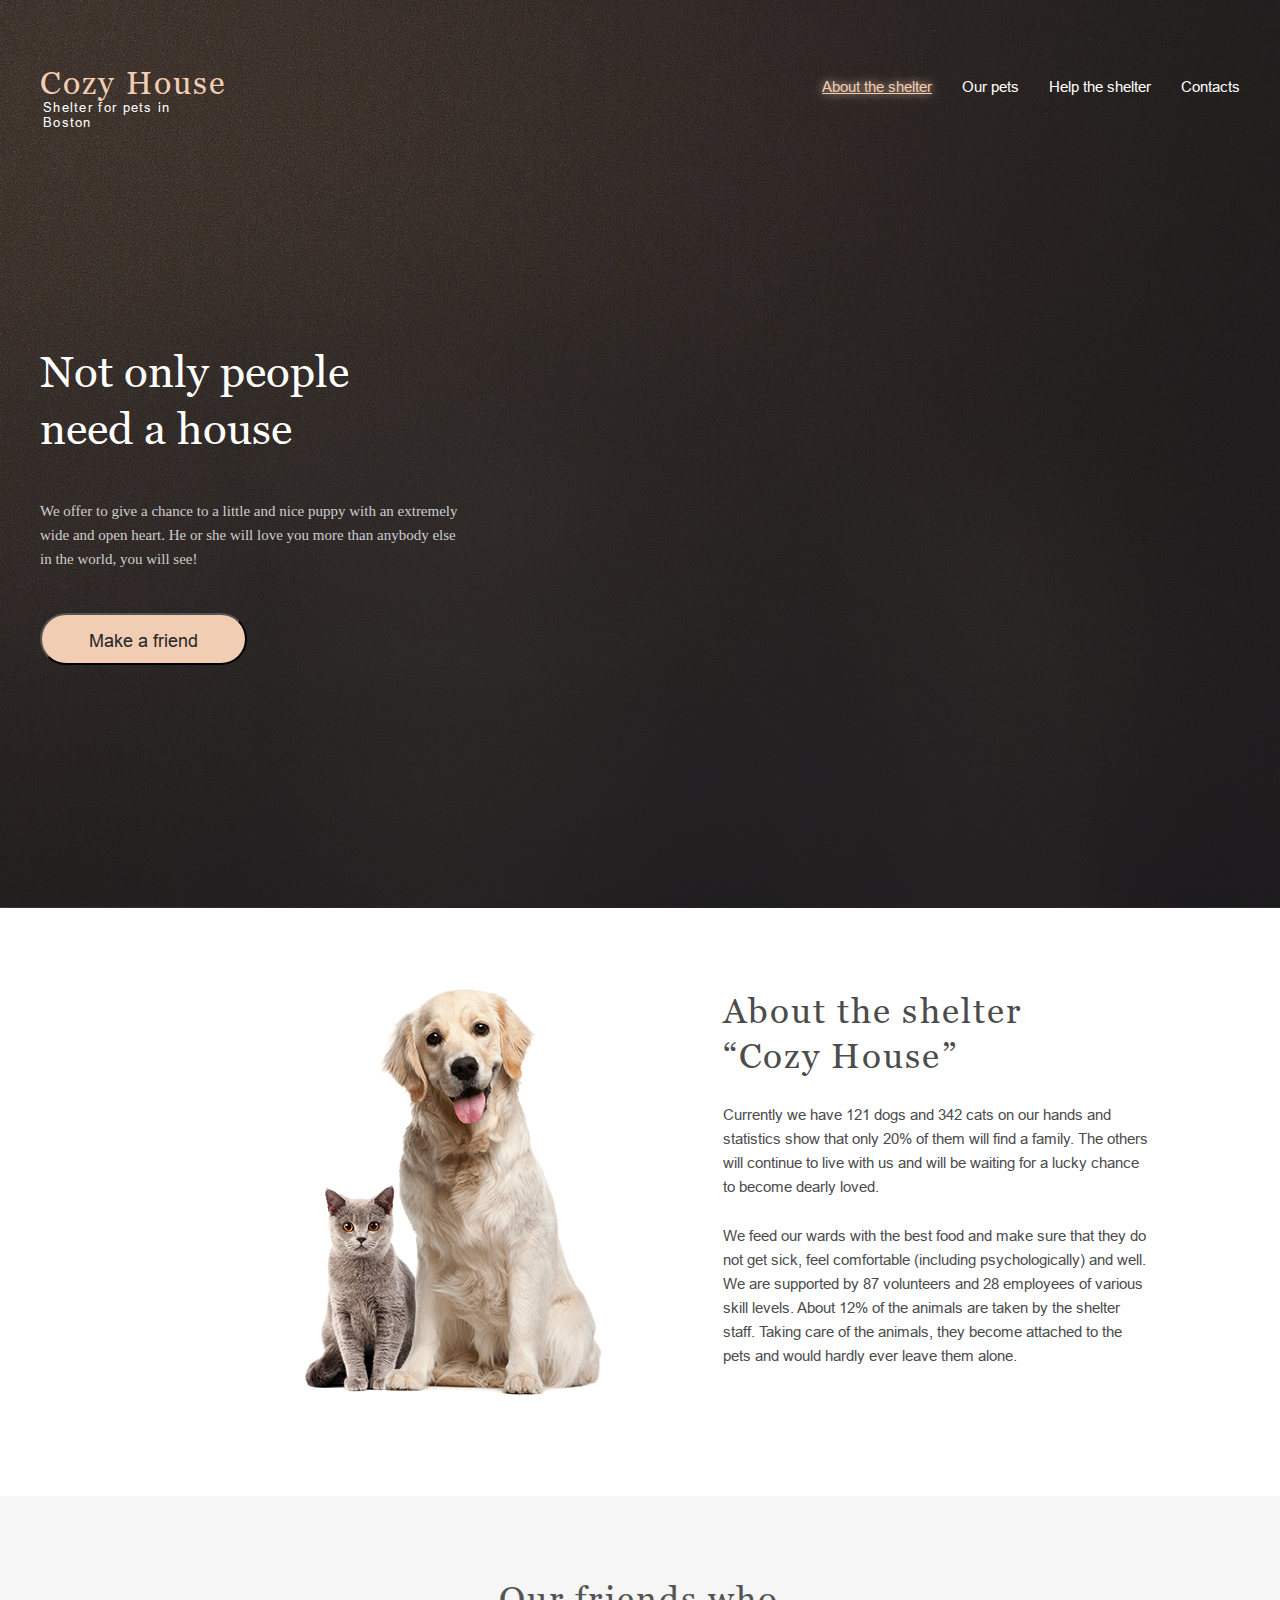
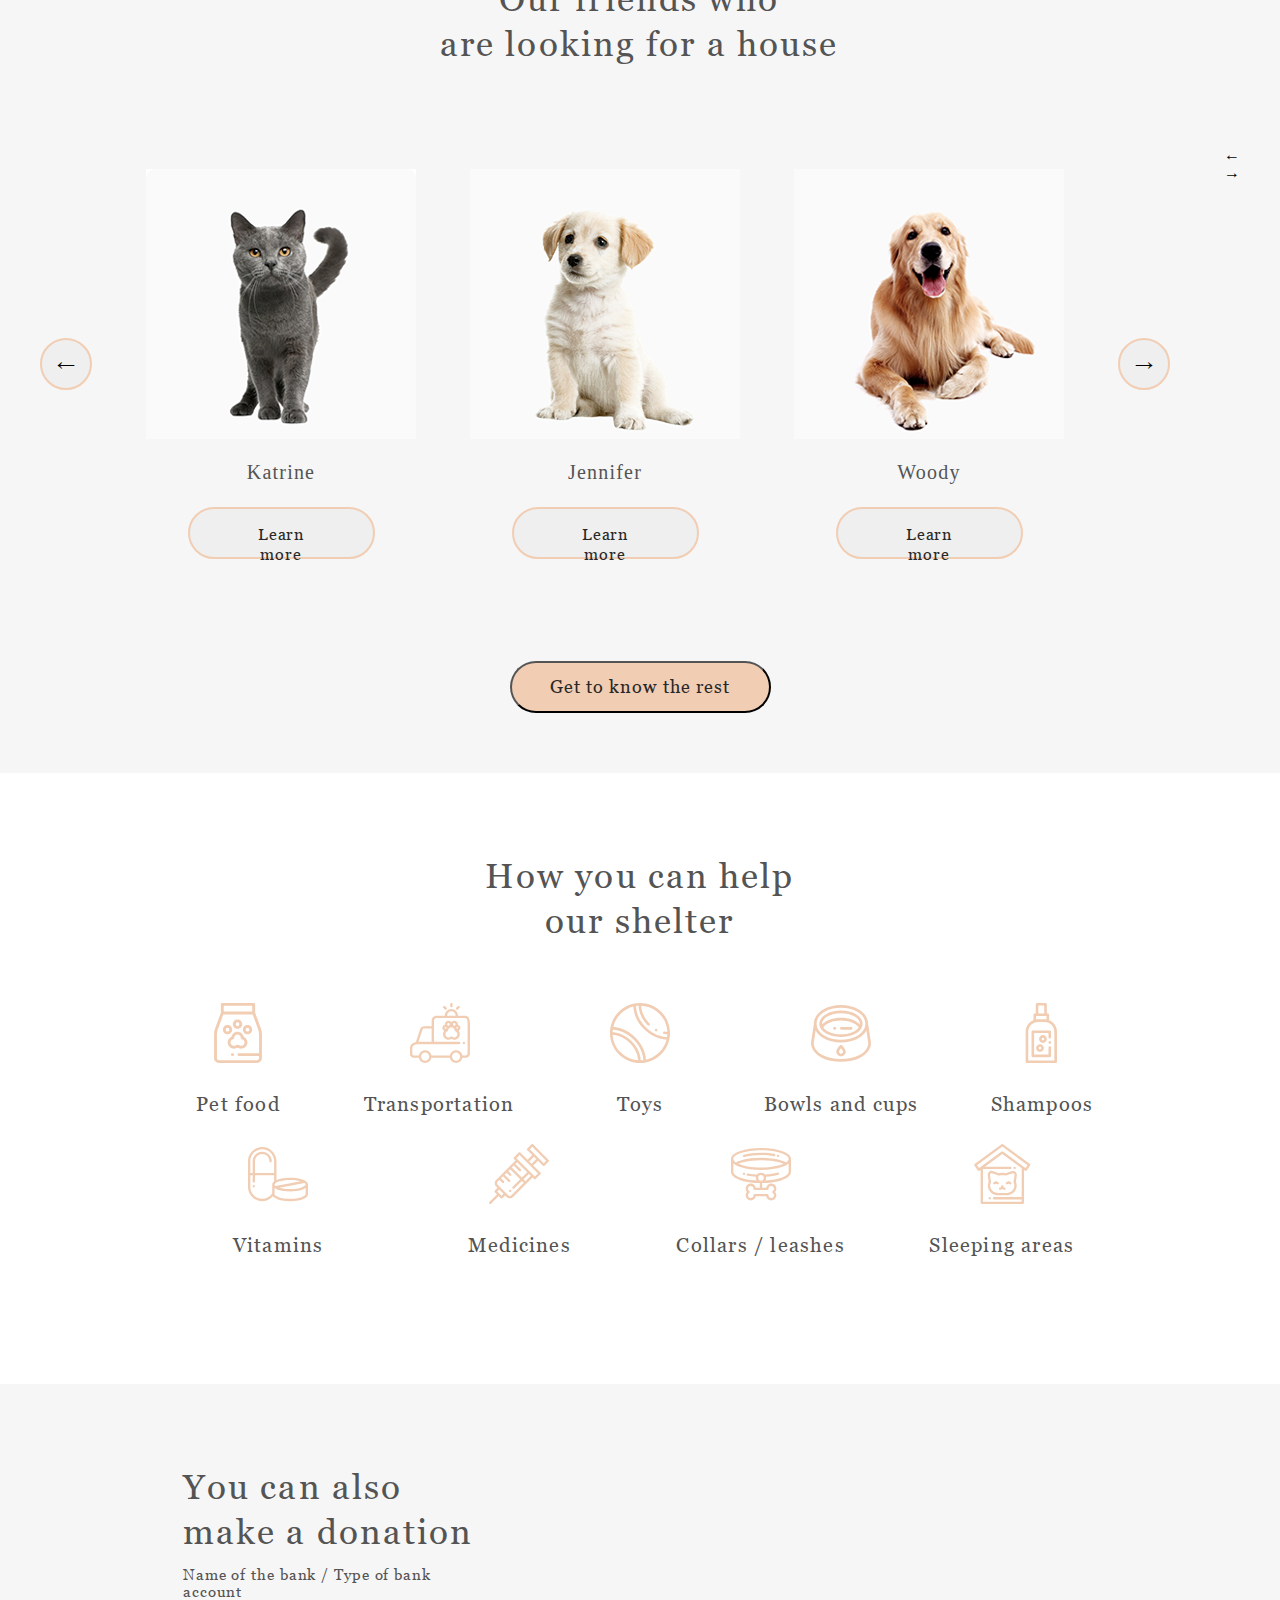
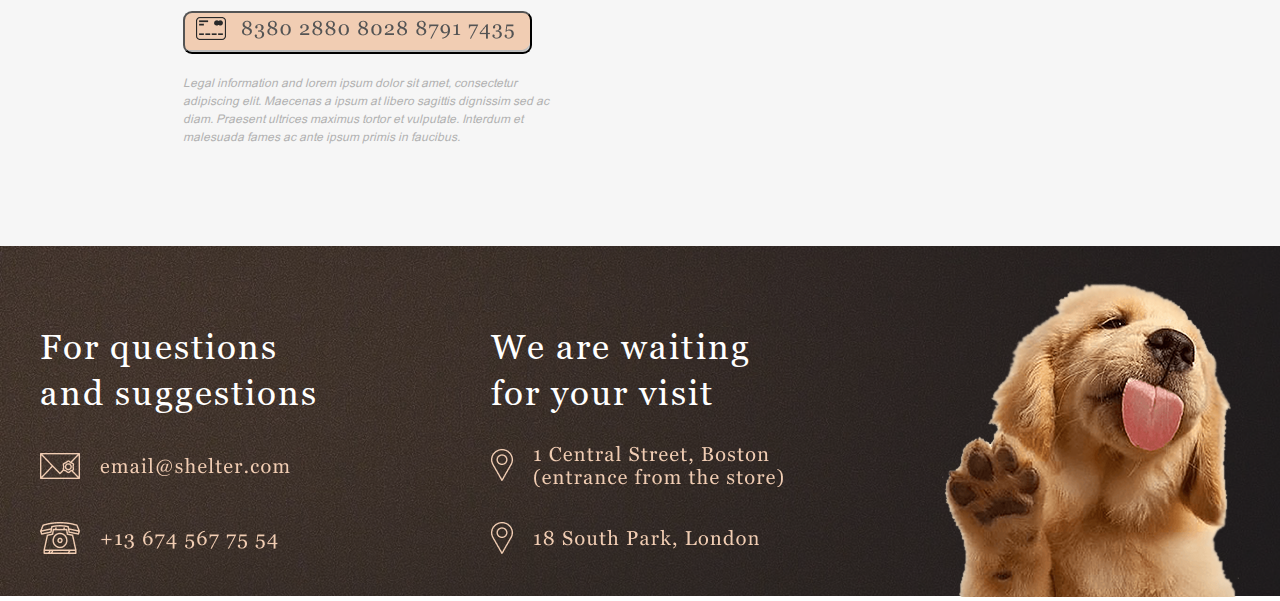
==== commit 7dad787f: "fix: menu burger and layout" ====
--- a/shelter/main/index.html
+++ b/shelter/main/index.html
@@ -52,7 +52,6 @@
                         <button class="start_button"><a href="#friends" style="text-decoration: none; color: #292929;">Make a friend</a></button>
                     </div>
                     <div class="start_image">
-                        <!-- <img src="../assets/images/Start_screen_puppy.png" alt="puppy" class="start_image_puppy"> -->
                     </div>
                 </div>
             </section>
@@ -93,10 +92,10 @@
                             <button class="pt_btn">Learn more</button>
                         </div>
                         <button class="scroll">&rarr;</button>
-                        <span class="btn_320">
-                            <span class="btn_btn">&larr;</span>
-                            <span class="btn_btn">&rarr;</span>
-                        </span>
+                        <div class="btn_320">
+                            <div class="btn">&larr;</div>
+                            <div class="btn">&rarr;</div>
+                        </div>
                     </div>
                     <button class="pets_btn"><a href="../pets/index.html #our_pets" style="text-decoration: none; color: #292929;">Get to know the rest</a></button>
                 </div>
